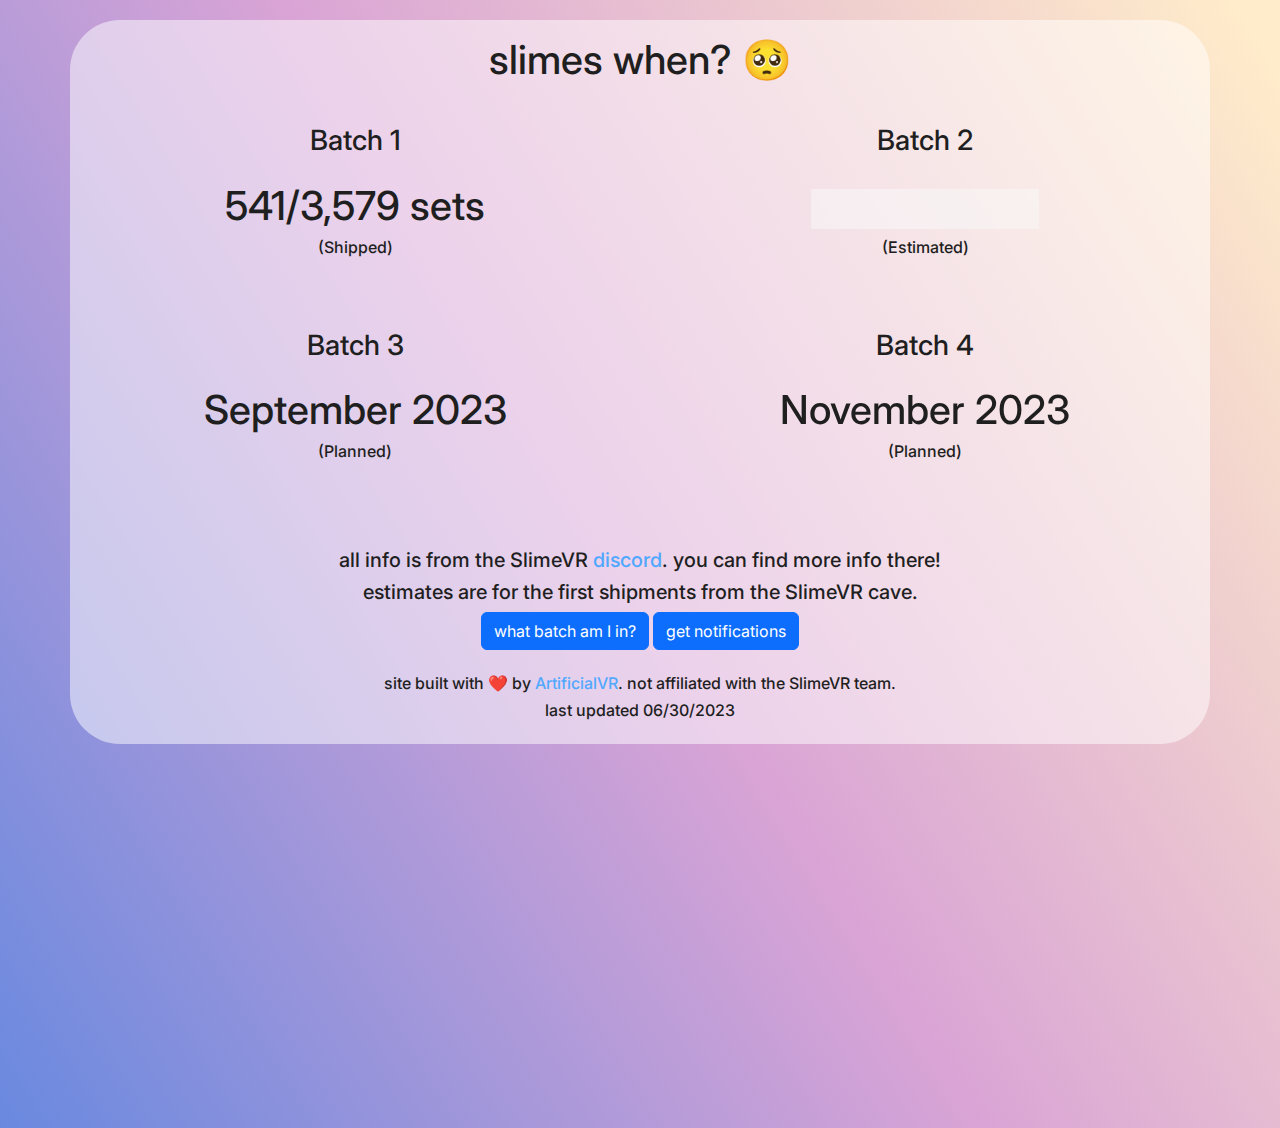
==== index.html @ 995e4a52 "onesignal notifications" ====
<!DOCTYPE html>
<html>

<head>
    <meta charset="utf-8">
    <meta http-equiv="X-UA-Compatible" content="IE=edge">
    <title>slimes when? 🥺</title>
    <meta name="description" content="uwu">
    <meta name="robots" content="noindex">
    <meta name="viewport" content="width=device-width, initial-scale=1">
    <link href="assets/css/bootstrap.min.css" rel="stylesheet">
    <link href="assets/css/style.css" rel="stylesheet">

    <script src="https://cdn.onesignal.com/sdks/OneSignalSDK.js" defer></script>
    <script>
        window.OneSignal = window.OneSignal || [];
        OneSignal.push(function () {
            OneSignal.init({
                appId: "5937a213-baaf-48c3-bfb8-c344cb365265",
                safari_web_id: "web.onesignal.auto.37e682f0-44ba-408e-8045-bbc89f9e01bb",
                notifyButton: {
                    enable: true,
                },
            });
        });
    </script>
</head>

<body>
    <div class="container overflow-hidden text-center header">
        <h1 class="p-3">slimes when? 🥺</h1>
        <noscript>this site requires javascript to function! please make sure it is enabled.</noscript>
        <div class="alert alert-danger" role="alert" id="invalidbatch" style="display: none;">
            Invalid batch number!
        </div>
    </div>

    <div class="container overflow-hidden text-center ship">
        <div class="row gy-5">
            <div class="col-6">
                <h3 class="p-3" id="1">Batch 1</h3>
                <h1 class="placeholder-glow" id="countdown1"><a id="countup1"></a>/3,579 sets</h1>
                <h6 class="">(Shipped)</h6>
            </div>
            <div class="col-6">
                <h3 class="p-3" id="2">Batch 2</h3>
                <h1 class="placeholder-glow" id="countdown2"><span class="placeholder col-5 bg-light"></span></h1>
                <h6 class="">(Estimated)</h6>
            </div>
            <div class="col-6">
                <h3 class="p-3" id="3">Batch 3</h3>
                <h1 class="placeholder-glow" id="countdown3">September 2023</h1>
                <h6 class="">(Planned)</h6>
            </div>
            <div class="col-6">
                <h3 class="p-3" id="4">Batch 4</h3>
                <h1 class="placeholder-wave" id="countdown4">November 2023</h1>
                <h6 class="">(Planned)</h6>
            </div>
        </div>
    </div>

    <div class="container overflow-hidden text-center footer">
        <h5 class="pt-5">all info is from the SlimeVR <a href="https://discord.gg/slimevr" target="_blank">discord</a>.
            you can find more info there!</h5>
        <h5 class="">estimates are for the first shipments from the SlimeVR cave.</h5>
        <a href="/whichami"><button type="button" class="btn btn-primary">what batch am I in?</button></a>
        <button type="button" class="btn btn-primary" onclick="notifyMe()">get notifications</button>
        <h6 class="pt-4">site built with ❤️ by <a href="https://arti.gay" target="_blank">ArtificialVR</a>. not
            affiliated with the SlimeVR team.</h6>
        <h6 class="pb-3">last updated 06/30/2023</h6>
    </div>

    <br><br><br><br><br><br><br><br><br><br><br><br><br><br><br><br>

    <script src="assets/js/main.js"></script>

    <script src="assets/js/countdowns/countdown1.js"></script>
    <script src="assets/js/countdowns/countdown2.js"></script>
    <!-- <script src="assets/js/countdowns/countdown3.js"></script> -->
    <!-- <script src="assets/js/countdowns/countdown4.js"></script> -->

    <script>
        function notifyMe() {
            if (!("Notification" in window)) {
                // Check if the browser supports notifications
                alert("This browser does not support desktop notification");
            } else if (Notification.permission === "granted") {
                // Check whether notification permissions have already been granted;
                // if so, create a notification
                const notification = new Notification("Hi there!");
                // …
            } else if (Notification.permission !== "denied") {
                // We need to ask the user for permission
                Notification.requestPermission().then((permission) => {
                    // If the user accepts, let's create a notification
                    if (permission === "granted") {
                        const notification = new Notification("Hi there!");
                        // …
                    }
                });
            }

            // At last, if the user has denied notifications, and you
            // want to be respectful there is no need to bother them anymore.
        } 
    </script>

    <script src="assets/js/countUp.umd.js"></script>
    <script src="assets/js/bootstrap.bundle.min.js"></script>
</body>

</html>
---- assets/css/style.css ----
@import url('https://fonts.googleapis.com/css2?family=Inter:wght@500&display=swap');

body {
    background: linear-gradient(58.2deg, rgba(40, 91, 212, 0.73) -3%, rgba(171, 53, 163, 0.45) 49.3%, rgba(255, 204, 112, 0.37) 97.7%);
    color: rgb(31, 31, 31);
    font-family: 'Inter', sans-serif;
}

a {
    text-decoration: none;
    color: #51a8ff;
}

.header {
    margin-top: 20px;
    background-color: rgba(255, 255, 255, 0.5);
    border-radius: 50px;
    border-bottom-left-radius: 0px;
    border-bottom-right-radius: 0px;
}

.ship {
    background-color: rgba(255, 255, 255, 0.5);
    padding-bottom: 30px;
}

.footer {
    background-color: rgba(255, 255, 255, 0.5);
    border-radius: 50px;
    border-top-left-radius: 0px;
    border-top-right-radius: 0px;
}
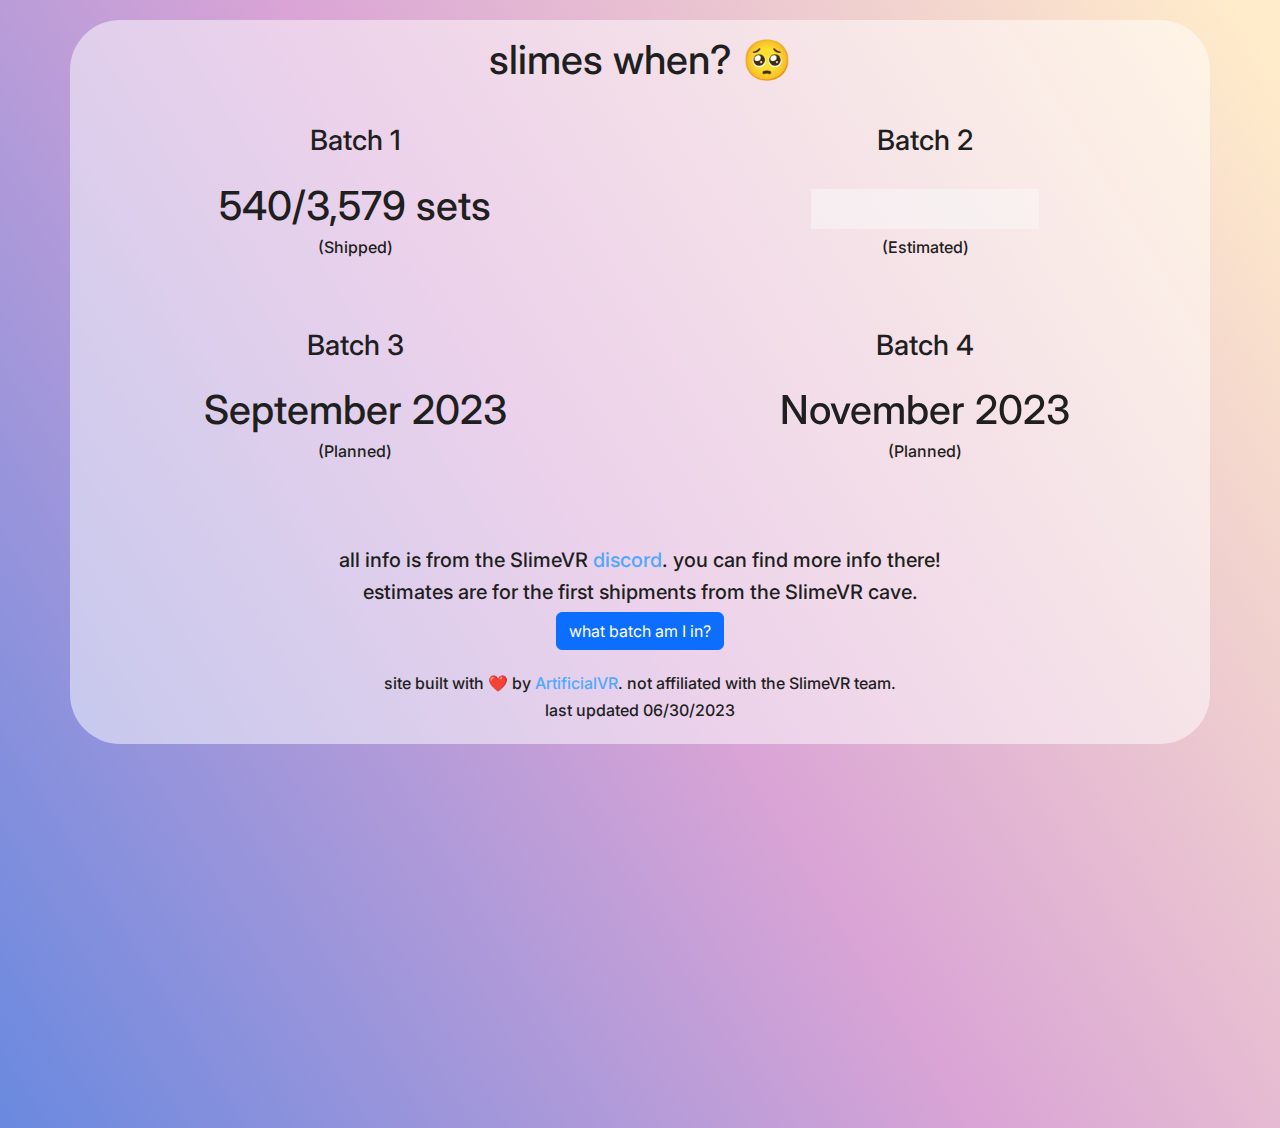
==== commit c769a149: "don't need my code after all" ====
--- a/index.html
+++ b/index.html
@@ -65,7 +65,6 @@
             you can find more info there!</h5>
         <h5 class="">estimates are for the first shipments from the SlimeVR cave.</h5>
         <a href="/whichami"><button type="button" class="btn btn-primary">what batch am I in?</button></a>
-        <button type="button" class="btn btn-primary" onclick="notifyMe()">get notifications</button>
         <h6 class="pt-4">site built with ❤️ by <a href="https://arti.gay" target="_blank">ArtificialVR</a>. not
             affiliated with the SlimeVR team.</h6>
         <h6 class="pb-3">last updated 06/30/2023</h6>
@@ -80,32 +79,6 @@
     <!-- <script src="assets/js/countdowns/countdown3.js"></script> -->
     <!-- <script src="assets/js/countdowns/countdown4.js"></script> -->
 
-    <script>
-        function notifyMe() {
-            if (!("Notification" in window)) {
-                // Check if the browser supports notifications
-                alert("This browser does not support desktop notification");
-            } else if (Notification.permission === "granted") {
-                // Check whether notification permissions have already been granted;
-                // if so, create a notification
-                const notification = new Notification("Hi there!");
-                // …
-            } else if (Notification.permission !== "denied") {
-                // We need to ask the user for permission
-                Notification.requestPermission().then((permission) => {
-                    // If the user accepts, let's create a notification
-                    if (permission === "granted") {
-                        const notification = new Notification("Hi there!");
-                        // …
-                    }
-                });
-            }
-
-            // At last, if the user has denied notifications, and you
-            // want to be respectful there is no need to bother them anymore.
-        } 
-    </script>
-
     <script src="assets/js/countUp.umd.js"></script>
     <script src="assets/js/bootstrap.bundle.min.js"></script>
 </body>
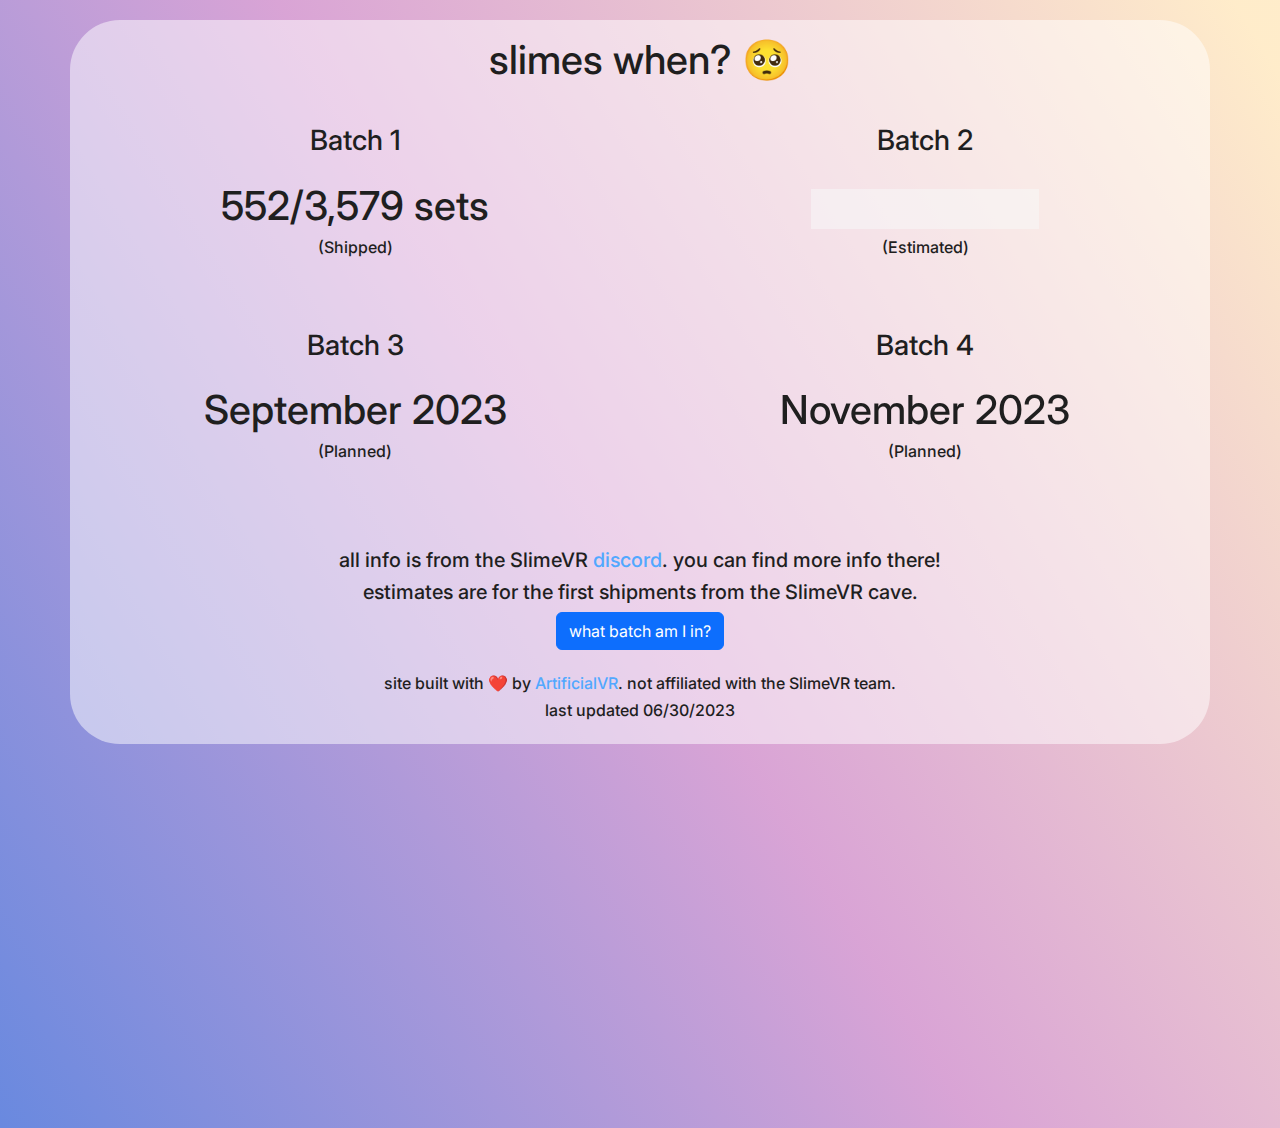
==== commit b05467e0: "Revert "onesignal notifications"" ====
--- a/index.html
+++ b/index.html
@@ -10,20 +10,6 @@
     <meta name="viewport" content="width=device-width, initial-scale=1">
     <link href="assets/css/bootstrap.min.css" rel="stylesheet">
     <link href="assets/css/style.css" rel="stylesheet">
-
-    <script src="https://cdn.onesignal.com/sdks/OneSignalSDK.js" defer></script>
-    <script>
-        window.OneSignal = window.OneSignal || [];
-        OneSignal.push(function () {
-            OneSignal.init({
-                appId: "5937a213-baaf-48c3-bfb8-c344cb365265",
-                safari_web_id: "web.onesignal.auto.37e682f0-44ba-408e-8045-bbc89f9e01bb",
-                notifyButton: {
-                    enable: true,
-                },
-            });
-        });
-    </script>
 </head>
 
 <body>
@@ -39,30 +25,30 @@
         <div class="row gy-5">
             <div class="col-6">
                 <h3 class="p-3" id="1">Batch 1</h3>
-                <h1 class="placeholder-glow" id="countdown1"><a id="countup1"></a>/3,579 sets</h1>
-                <h6 class="">(Shipped)</h6>
+                    <h1 class="placeholder-glow" id="countdown1"><a id="countup1"></a>/3,579 sets</h1>
+                    <h6 class="">(Shipped)</h6>
             </div>
             <div class="col-6">
                 <h3 class="p-3" id="2">Batch 2</h3>
-                <h1 class="placeholder-glow" id="countdown2"><span class="placeholder col-5 bg-light"></span></h1>
-                <h6 class="">(Estimated)</h6>
+                    <h1 class="placeholder-glow" id="countdown2"><span class="placeholder col-5 bg-light"></span></h1>
+                    <h6 class="">(Estimated)</h6>
             </div>
             <div class="col-6">
                 <h3 class="p-3" id="3">Batch 3</h3>
-                <h1 class="placeholder-glow" id="countdown3">September 2023</h1>
-                <h6 class="">(Planned)</h6>
+                    <h1 class="placeholder-glow" id="countdown3">September 2023</h1>
+                    <h6 class="">(Planned)</h6>
             </div>
             <div class="col-6">
                 <h3 class="p-3" id="4">Batch 4</h3>
-                <h1 class="placeholder-wave" id="countdown4">November 2023</h1>
-                <h6 class="">(Planned)</h6>
+                    <h1 class="placeholder-wave" id="countdown4">November 2023</h1>
+                    <h6 class="">(Planned)</h6>
             </div>
         </div>
     </div>
 
     <div class="container overflow-hidden text-center footer">
-        <h5 class="pt-5">all info is from the SlimeVR <a href="https://discord.gg/slimevr" target="_blank">discord</a>.
-            you can find more info there!</h5>
+        <h5 class="pt-5">all info is from the SlimeVR <a href="https://discord.gg/slimevr"
+                target="_blank">discord</a>. you can find more info there!</h5>
         <h5 class="">estimates are for the first shipments from the SlimeVR cave.</h5>
         <a href="/whichami"><button type="button" class="btn btn-primary">what batch am I in?</button></a>
         <h6 class="pt-4">site built with ❤️ by <a href="https://arti.gay" target="_blank">ArtificialVR</a>. not
@@ -76,8 +62,8 @@
 
     <script src="assets/js/countdowns/countdown1.js"></script>
     <script src="assets/js/countdowns/countdown2.js"></script>
-    <!-- <script src="assets/js/countdowns/countdown3.js"></script> -->
-    <!-- <script src="assets/js/countdowns/countdown4.js"></script> -->
+   <!-- <script src="assets/js/countdowns/countdown3.js"></script> -->
+   <!-- <script src="assets/js/countdowns/countdown4.js"></script> -->
 
     <script src="assets/js/countUp.umd.js"></script>
     <script src="assets/js/bootstrap.bundle.min.js"></script>
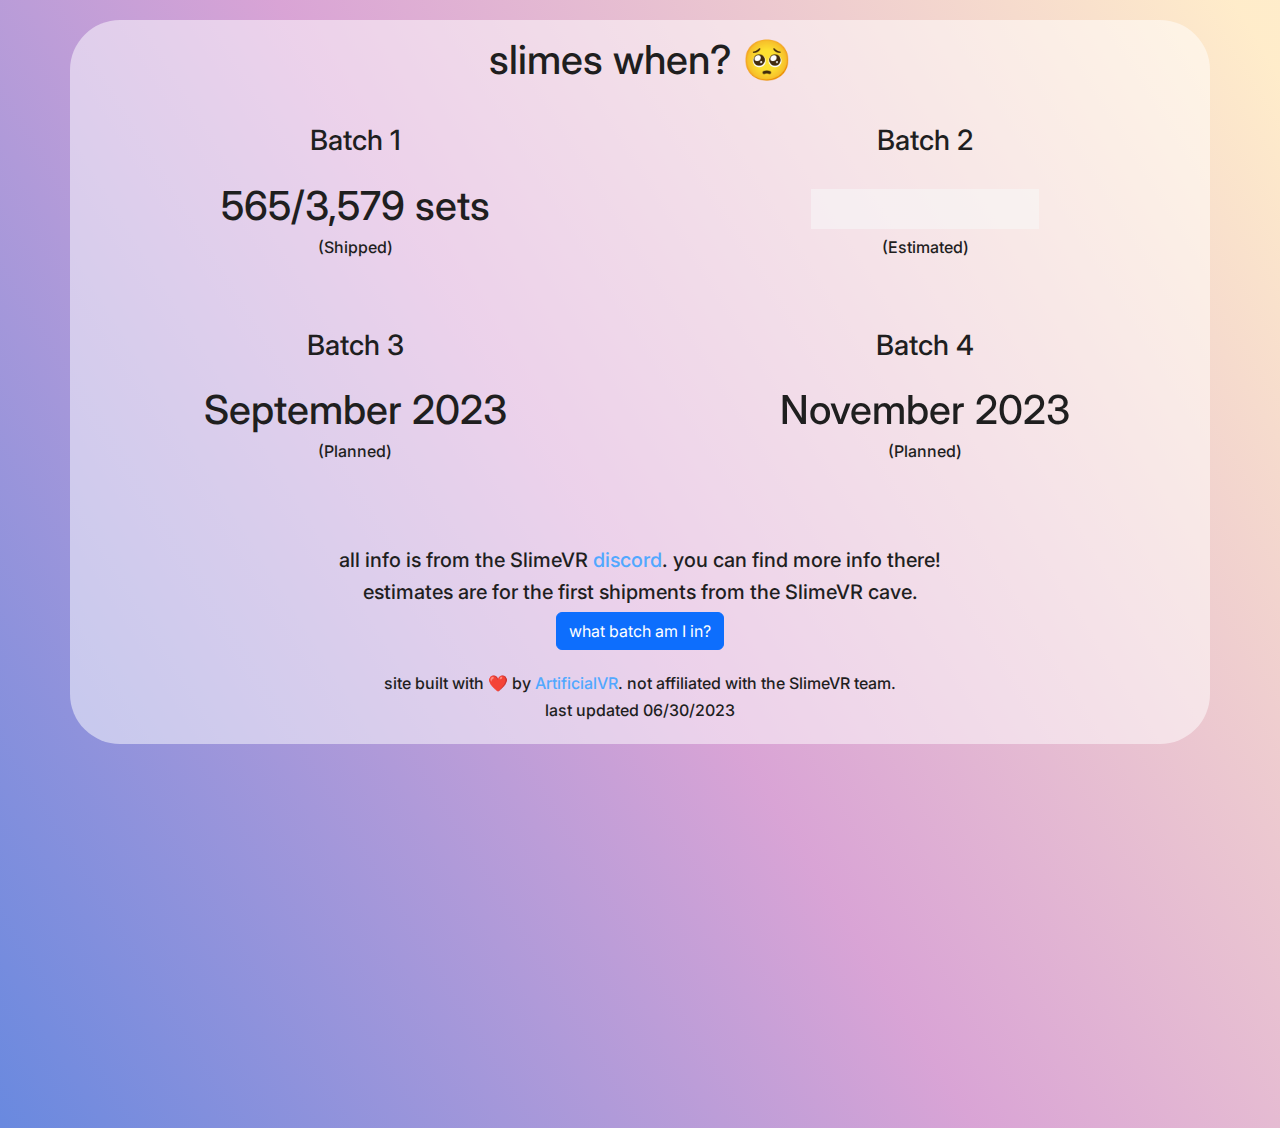
==== commit 8b53129b: "cleanup" ====
--- a/index.html
+++ b/index.html
@@ -25,30 +25,30 @@
         <div class="row gy-5">
             <div class="col-6">
                 <h3 class="p-3" id="1">Batch 1</h3>
-                    <h1 class="placeholder-glow" id="countdown1"><a id="countup1"></a>/3,579 sets</h1>
-                    <h6 class="">(Shipped)</h6>
+                <h1 class="placeholder-glow" id="countdown1"><a id="countup1"></a>/3,579 sets</h1>
+                <h6 class="">(Shipped)</h6>
             </div>
             <div class="col-6">
                 <h3 class="p-3" id="2">Batch 2</h3>
-                    <h1 class="placeholder-glow" id="countdown2"><span class="placeholder col-5 bg-light"></span></h1>
-                    <h6 class="">(Estimated)</h6>
+                <h1 class="placeholder-glow" id="countdown2"><span class="placeholder col-5 bg-light"></span></h1>
+                <h6 class="">(Estimated)</h6>
             </div>
             <div class="col-6">
                 <h3 class="p-3" id="3">Batch 3</h3>
-                    <h1 class="placeholder-glow" id="countdown3">September 2023</h1>
-                    <h6 class="">(Planned)</h6>
+                <h1 class="placeholder-glow" id="countdown3">September 2023</h1>
+                <h6 class="">(Planned)</h6>
             </div>
             <div class="col-6">
                 <h3 class="p-3" id="4">Batch 4</h3>
-                    <h1 class="placeholder-wave" id="countdown4">November 2023</h1>
-                    <h6 class="">(Planned)</h6>
+                <h1 class="placeholder-wave" id="countdown4">November 2023</h1>
+                <h6 class="">(Planned)</h6>
             </div>
         </div>
     </div>
 
     <div class="container overflow-hidden text-center footer">
-        <h5 class="pt-5">all info is from the SlimeVR <a href="https://discord.gg/slimevr"
-                target="_blank">discord</a>. you can find more info there!</h5>
+        <h5 class="pt-5">all info is from the SlimeVR <a href="https://discord.gg/slimevr" target="_blank">discord</a>.
+            you can find more info there!</h5>
         <h5 class="">estimates are for the first shipments from the SlimeVR cave.</h5>
         <a href="/whichami"><button type="button" class="btn btn-primary">what batch am I in?</button></a>
         <h6 class="pt-4">site built with ❤️ by <a href="https://arti.gay" target="_blank">ArtificialVR</a>. not
@@ -62,8 +62,6 @@
 
     <script src="assets/js/countdowns/countdown1.js"></script>
     <script src="assets/js/countdowns/countdown2.js"></script>
-   <!-- <script src="assets/js/countdowns/countdown3.js"></script> -->
-   <!-- <script src="assets/js/countdowns/countdown4.js"></script> -->
 
     <script src="assets/js/countUp.umd.js"></script>
     <script src="assets/js/bootstrap.bundle.min.js"></script>
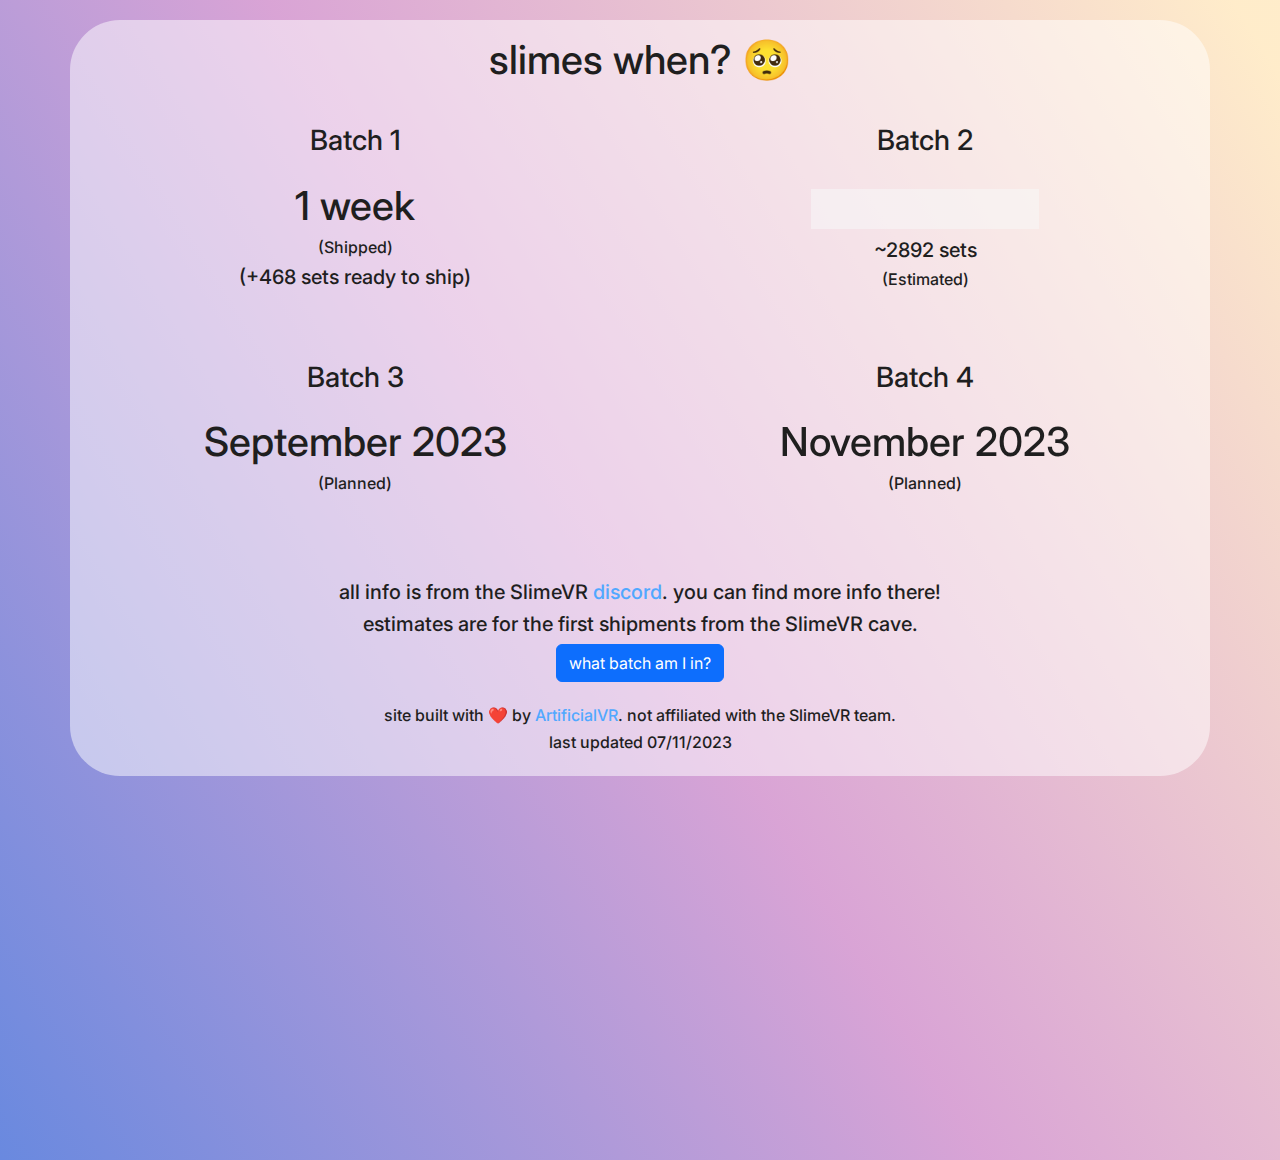
==== commit 537a28af: "add more details for # of sets" ====
--- a/index.html
+++ b/index.html
@@ -26,22 +26,24 @@
             <div class="col-6">
                 <h3 class="p-3" id="1">Batch 1</h3>
                 <h1 class="placeholder-glow" id="countdown1"><a id="countup1"></a>/3,579 sets</h1>
-                <h6 class="">(Shipped)</h6>
+                <h6>(Shipped)</h6>
+                <h5>(+468 sets ready to ship)<h5>
             </div>
             <div class="col-6">
                 <h3 class="p-3" id="2">Batch 2</h3>
                 <h1 class="placeholder-glow" id="countdown2"><span class="placeholder col-5 bg-light"></span></h1>
-                <h6 class="">(Estimated)</h6>
+                <h5>~2892 sets</h5>
+                <h6>(Estimated)</h6>
             </div>
             <div class="col-6">
                 <h3 class="p-3" id="3">Batch 3</h3>
                 <h1 class="placeholder-glow" id="countdown3">September 2023</h1>
-                <h6 class="">(Planned)</h6>
+                <h6>(Planned)</h6>
             </div>
             <div class="col-6">
                 <h3 class="p-3" id="4">Batch 4</h3>
                 <h1 class="placeholder-wave" id="countdown4">November 2023</h1>
-                <h6 class="">(Planned)</h6>
+                <h6>(Planned)</h6>
             </div>
         </div>
     </div>
@@ -49,11 +51,11 @@
     <div class="container overflow-hidden text-center footer">
         <h5 class="pt-5">all info is from the SlimeVR <a href="https://discord.gg/slimevr" target="_blank">discord</a>.
             you can find more info there!</h5>
-        <h5 class="">estimates are for the first shipments from the SlimeVR cave.</h5>
+        <h5>estimates are for the first shipments from the SlimeVR cave.</h5>
         <a href="/whichami"><button type="button" class="btn btn-primary">what batch am I in?</button></a>
         <h6 class="pt-4">site built with ❤️ by <a href="https://arti.gay" target="_blank">ArtificialVR</a>. not
             affiliated with the SlimeVR team.</h6>
-        <h6 class="pb-3">last updated 06/30/2023</h6>
+        <h6 class="pb-3">last updated 07/11/2023</h6>
     </div>
 
     <br><br><br><br><br><br><br><br><br><br><br><br><br><br><br><br>
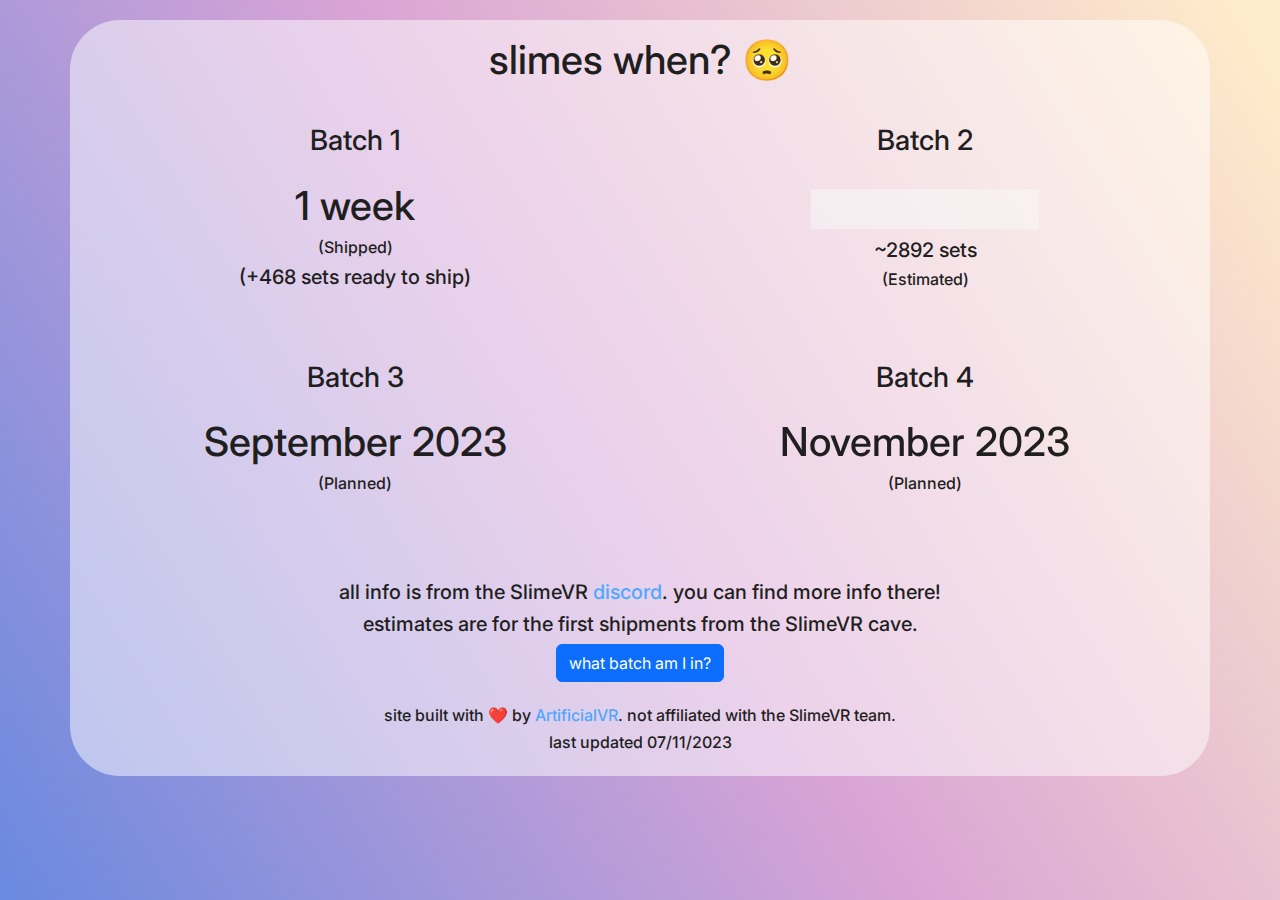
==== commit d9443dc5: "remove <br> spam" ====
--- a/index.html
+++ b/index.html
@@ -58,8 +58,7 @@
         <h6 class="pb-3">last updated 07/11/2023</h6>
     </div>
 
-    <br><br><br><br><br><br><br><br><br><br><br><br><br><br><br><br>
-
+    <br>
     <script src="assets/js/main.js"></script>
 
     <script src="assets/js/countdowns/countdown1.js"></script>
--- a/assets/css/style.css
+++ b/assets/css/style.css
@@ -1,7 +1,8 @@
 @import url('https://fonts.googleapis.com/css2?family=Inter:wght@500&display=swap');
 
 body {
-    background: linear-gradient(58.2deg, rgba(40, 91, 212, 0.73) -3%, rgba(171, 53, 163, 0.45) 49.3%, rgba(255, 204, 112, 0.37) 97.7%);
+    background: linear-gradient(58.2deg, rgba(40, 91, 212, 0.73) -3%, rgba(171, 53, 163, 0.45) 49.3%, rgba(255, 204, 112, 0.37) 97.7%) no-repeat center center fixed;
+    background-size: cover;
     color: rgb(31, 31, 31);
     font-family: 'Inter', sans-serif;
 }
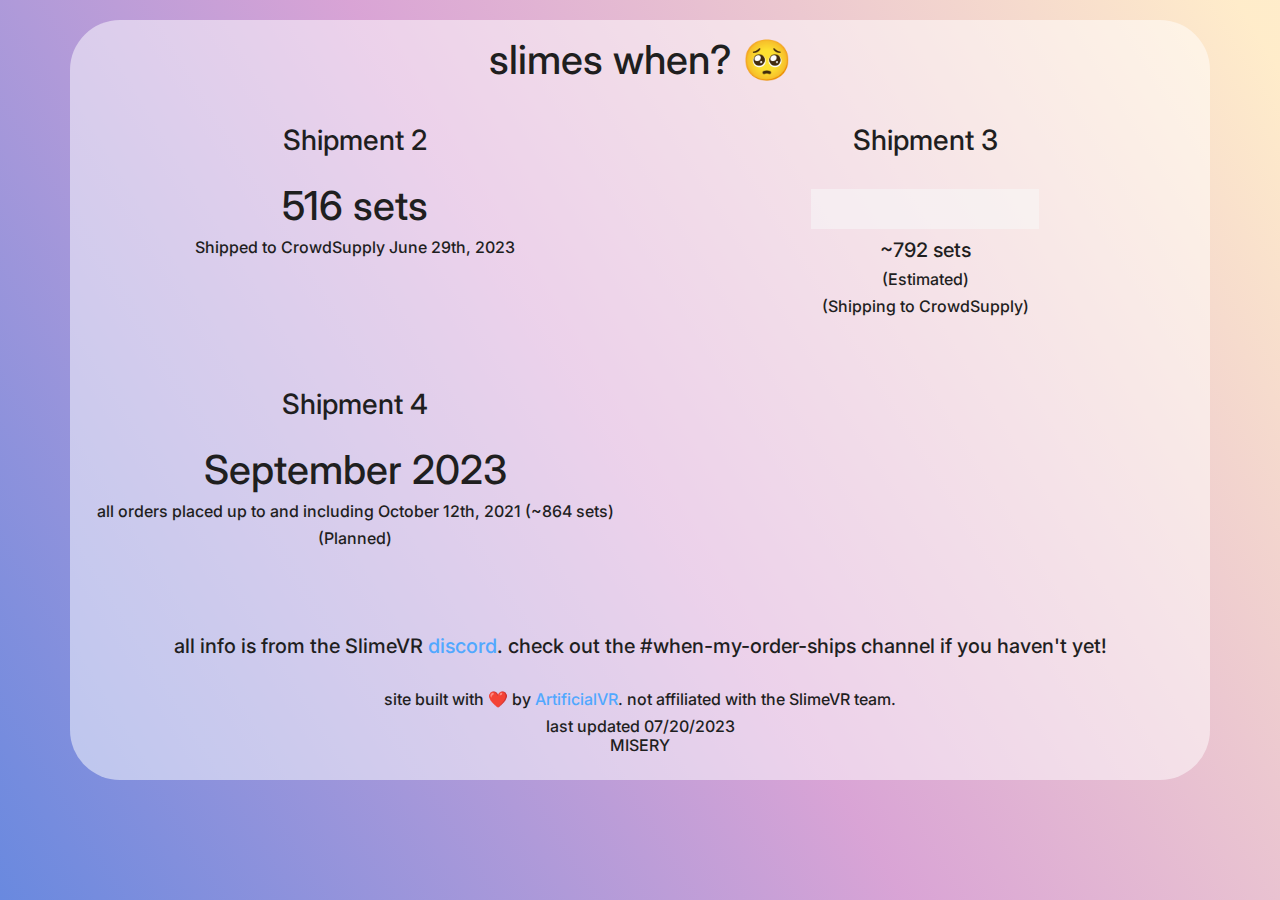
==== commit 2f58b406: "miserable" ====
--- a/index.html
+++ b/index.html
@@ -24,25 +24,21 @@
     <div class="container overflow-hidden text-center ship">
         <div class="row gy-5">
             <div class="col-6">
-                <h3 class="p-3" id="1">Batch 1</h3>
-                <h1 class="placeholder-glow" id="countdown1"><a id="countup1"></a>/3,579 sets</h1>
-                <h6>(Shipped)</h6>
-                <h5>(+468 sets ready to ship)<h5>
+                <h3 class="p-3" id="1">Shipment 2</h3>
+                <h1 class="placeholder-glow" id="countdown1"><a id="countup1"></a> sets</h1>
+                <h6>Shipped to CrowdSupply June 29th, 2023</h6>
             </div>
             <div class="col-6">
-                <h3 class="p-3" id="2">Batch 2</h3>
+                <h3 class="p-3" id="2">Shipment 3</h3>
                 <h1 class="placeholder-glow" id="countdown2"><span class="placeholder col-5 bg-light"></span></h1>
-                <h5>~2892 sets</h5>
+                <h5>~792 sets</h5>
                 <h6>(Estimated)</h6>
+                <h6>(Shipping to CrowdSupply)</h6>
             </div>
             <div class="col-6">
-                <h3 class="p-3" id="3">Batch 3</h3>
+                <h3 class="p-3" id="3">Shipment 4</h3>
                 <h1 class="placeholder-glow" id="countdown3">September 2023</h1>
-                <h6>(Planned)</h6>
-            </div>
-            <div class="col-6">
-                <h3 class="p-3" id="4">Batch 4</h3>
-                <h1 class="placeholder-wave" id="countdown4">November 2023</h1>
+                <h6>all orders placed up to and including October 12th, 2021 (~864 sets)</h6>
                 <h6>(Planned)</h6>
             </div>
         </div>
@@ -50,12 +46,10 @@
 
     <div class="container overflow-hidden text-center footer">
         <h5 class="pt-5">all info is from the SlimeVR <a href="https://discord.gg/slimevr" target="_blank">discord</a>.
-            you can find more info there!</h5>
-        <h5>estimates are for the first shipments from the SlimeVR cave.</h5>
-        <a href="/whichami"><button type="button" class="btn btn-primary">what batch am I in?</button></a>
+            check out the #when-my-order-ships channel if you haven't yet!</h5>
         <h6 class="pt-4">site built with ❤️ by <a href="https://arti.gay" target="_blank">ArtificialVR</a>. not
             affiliated with the SlimeVR team.</h6>
-        <h6 class="pb-3">last updated 07/11/2023</h6>
+        <h6 class="pb-3">last updated 07/20/2023<br>MISERY</h6>
     </div>
 
     <br>
@@ -63,6 +57,7 @@
 
     <script src="assets/js/countdowns/countdown1.js"></script>
     <script src="assets/js/countdowns/countdown2.js"></script>
+    <script src="assets/js/countdowns/countdown3.js"></script>
 
     <script src="assets/js/countUp.umd.js"></script>
     <script src="assets/js/bootstrap.bundle.min.js"></script>
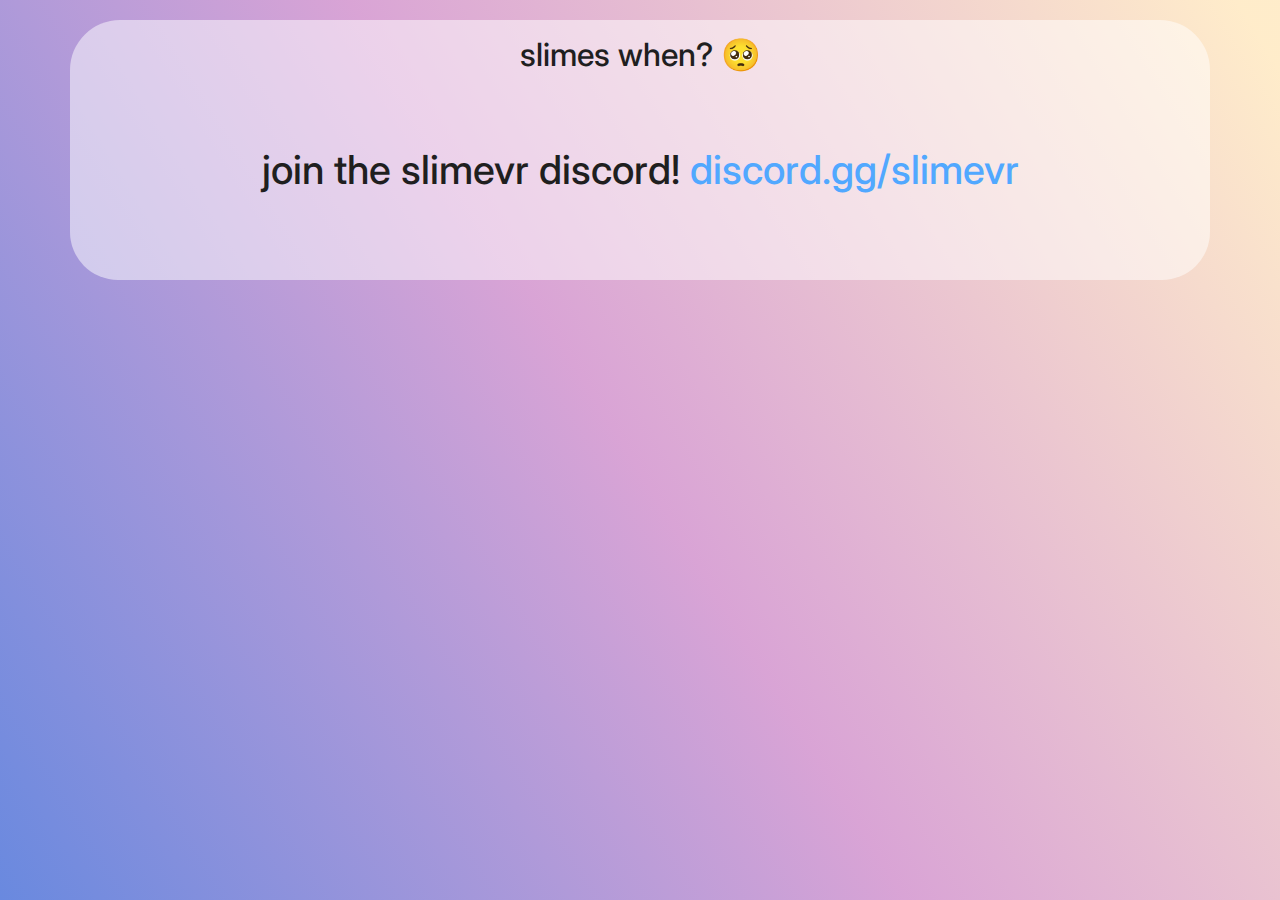
==== commit 44c84694: "pretty much discontinue the site" ====
--- a/index.html
+++ b/index.html
@@ -14,52 +14,22 @@
 
 <body>
     <div class="container overflow-hidden text-center header">
-        <h1 class="p-3">slimes when? 🥺</h1>
-        <noscript>this site requires javascript to function! please make sure it is enabled.</noscript>
+        <h2 class="p-3">slimes when? 🥺</h2>
         <div class="alert alert-danger" role="alert" id="invalidbatch" style="display: none;">
             Invalid batch number!
         </div>
     </div>
 
-    <div class="container overflow-hidden text-center ship">
-        <div class="row gy-5">
-            <div class="col-6">
-                <h3 class="p-3" id="1">Shipment 2</h3>
-                <h1 class="placeholder-glow" id="countdown1"><a id="countup1"></a> sets</h1>
-                <h6>Shipped to CrowdSupply June 29th, 2023</h6>
-            </div>
-            <div class="col-6">
-                <h3 class="p-3" id="2">Shipment 3</h3>
-                <h1 class="placeholder-glow" id="countdown2"><span class="placeholder col-5 bg-light"></span></h1>
-                <h5>~792 sets</h5>
-                <h6>(Estimated)</h6>
-                <h6>(Shipping to CrowdSupply)</h6>
-            </div>
-            <div class="col-6">
-                <h3 class="p-3" id="3">Shipment 4</h3>
-                <h1 class="placeholder-glow" id="countdown3">September 2023</h1>
-                <h6>all orders placed up to and including October 12th, 2021 (~864 sets)</h6>
-                <h6>(Planned)</h6>
-            </div>
-        </div>
+    <div class="container overflow-hidden text-center ship pt-5">
+        <h1>join the slimevr discord! <a href="https://discord.gg/slimevr" target="_blank">discord.gg/slimevr</a></h1>
     </div>
 
     <div class="container overflow-hidden text-center footer">
-        <h5 class="pt-5">all info is from the SlimeVR <a href="https://discord.gg/slimevr" target="_blank">discord</a>.
-            check out the #when-my-order-ships channel if you haven't yet!</h5>
-        <h6 class="pt-4">site built with ❤️ by <a href="https://arti.gay" target="_blank">ArtificialVR</a>. not
-            affiliated with the SlimeVR team.</h6>
-        <h6 class="pb-3">last updated 07/20/2023<br>MISERY</h6>
+        <h6 class="pt-4 pb-3"> </h6>
     </div>
 
-    <br>
     <script src="assets/js/main.js"></script>
 
-    <script src="assets/js/countdowns/countdown1.js"></script>
-    <script src="assets/js/countdowns/countdown2.js"></script>
-    <script src="assets/js/countdowns/countdown3.js"></script>
-
-    <script src="assets/js/countUp.umd.js"></script>
     <script src="assets/js/bootstrap.bundle.min.js"></script>
 </body>
 
